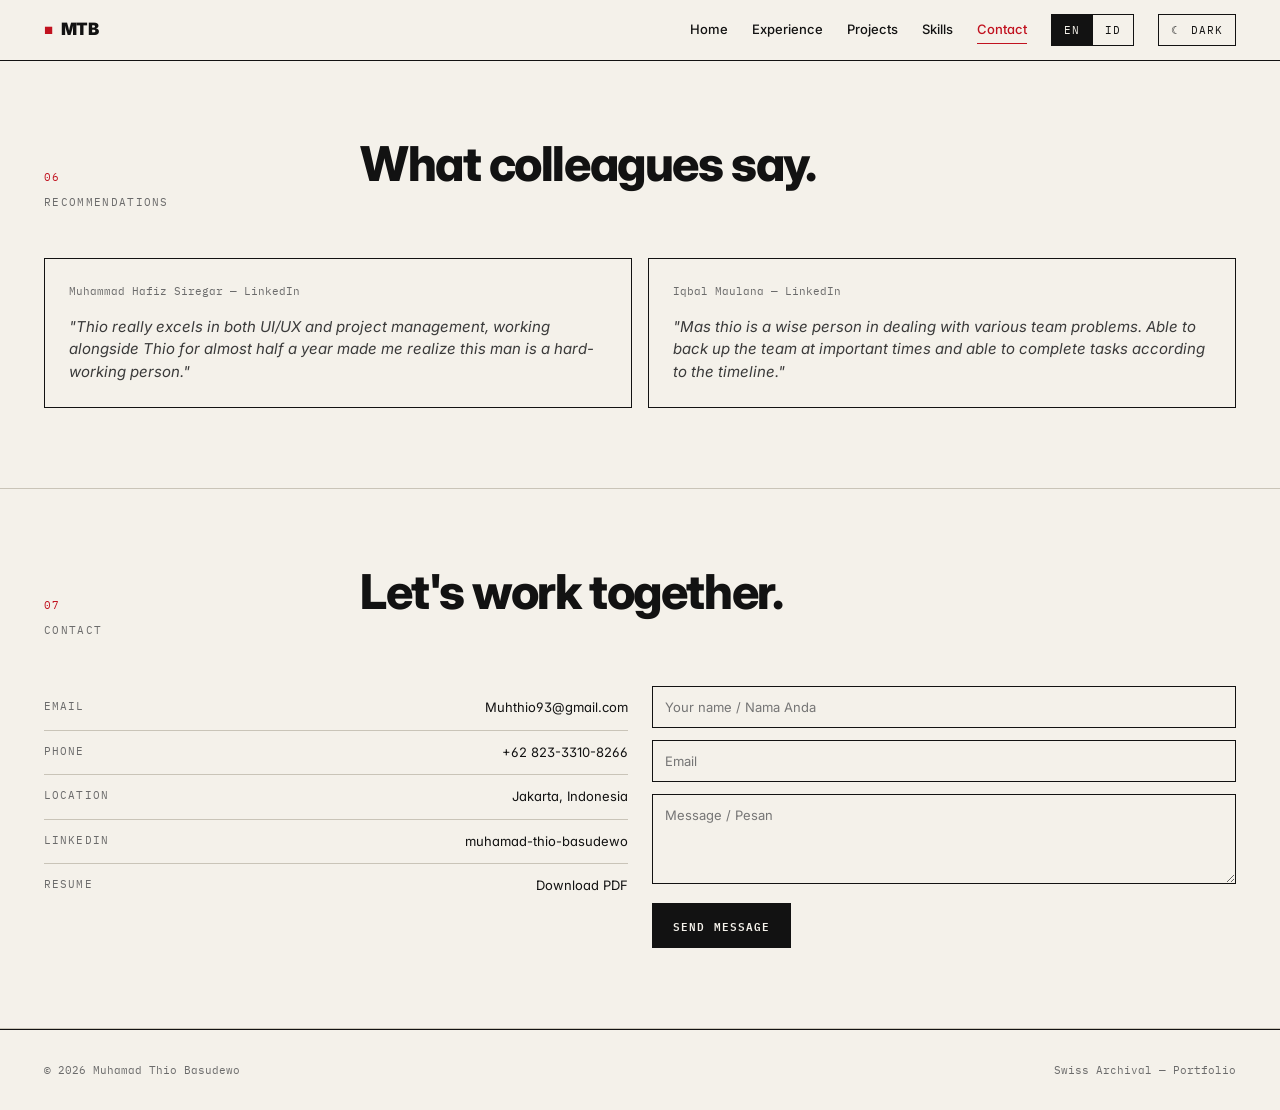
==== contact.html @ cc5cc17f "Split portfolio into multi-page structure (Home, Experience, Projects, Skills, Contact)" ====
<!DOCTYPE html>
<html lang="en">
<head>
<meta charset="UTF-8">
<meta name="viewport" content="width=device-width, initial-scale=1.0">
<title>Contact — Muhamad Thio Basudewo</title>
<link rel="preconnect" href="https://fonts.googleapis.com">
<link rel="preconnect" href="https://fonts.gstatic.com" crossorigin>
<link href="https://fonts.googleapis.com/css2?family=Inter:wght@300;400;500;600;700;800;900&family=IBM+Plex+Mono:wght@400;500;600&display=swap" rel="stylesheet">
<link rel="stylesheet" href="css/styles.css">
</head>
<body class="lang-en">
<nav class="top">
  <div class="container bar">
    <a class="brand" href="index.html">MTB</a>
    <div class="navlinks" id="navlinks">
      <a href="index.html"><span class="en">Home</span><span class="id">Beranda</span></a>
      <a href="experience.html"><span class="en">Experience</span><span class="id">Pengalaman</span></a>
      <a href="projects.html"><span class="en">Projects</span><span class="id">Proyek</span></a>
      <a href="skills.html"><span class="en">Skills</span><span class="id">Keahlian</span></a>
      <a href="contact.html"><span class="en">Contact</span><span class="id">Kontak</span></a>
      <div class="lang-switch">
        <button data-lang="en">EN</button>
        <button data-lang="id">ID</button>
      </div>
      <button class="toggle" id="themeBtn">&#9776; Theme</button>
    </div>
    <button class="menu-btn" id="menuBtn" aria-label="Toggle menu">&#9776;</button>
  </div>
</nav>

<main>
  <section id="recommendations">
    <div class="container">
      <div class="section-head">
        <div>
          <div class="section-num">06</div>
          <div class="label" style="margin-top: var(--space-2);"><span class="en">Recommendations</span><span class="id">Rekomendasi</span></div>
        </div>
        <div>
          <h2 class="section-title"><span class="en">What colleagues say.</span><span class="id">Kata kolega.</span></h2>
        </div>
      </div>
      <div class="grid-12">
        <div class="col-6">
          <div class="case">
            <div class="case-meta">Muhammad Hafiz Siregar — LinkedIn</div>
            <p style="font-style: italic; color: var(--ink-soft); margin: 0;">"Thio really excels in both UI/UX and project management, working alongside Thio for almost half a year made me realize this man is a hard-working person."</p>
          </div>
        </div>
        <div class="col-6">
          <div class="case">
            <div class="case-meta">Iqbal Maulana — LinkedIn</div>
            <p style="font-style: italic; color: var(--ink-soft); margin: 0;">"Mas thio is a wise person in dealing with various team problems. Able to back up the team at important times and able to complete tasks according to the timeline."</p>
          </div>
        </div>
      </div>
    </div>
  </section>

  <section id="contact">
    <div class="container">
      <div class="section-head">
        <div>
          <div class="section-num">07</div>
          <div class="label" style="margin-top: var(--space-2);"><span class="en">Contact</span><span class="id">Kontak</span></div>
        </div>
        <div>
          <h2 class="section-title"><span class="en">Let's work together.</span><span class="id">Mari bekerja sama.</span></h2>
        </div>
      </div>
      <div class="contact-grid">
        <div>
          <ul class="contact-list">
            <li><span class="k">Email</span><a href="mailto:Muhthio93@gmail.com">Muhthio93@gmail.com</a></li>
            <li><span class="k">Phone</span><a href="tel:+6282333108266">+62 823-3310-8266</a></li>
            <li><span class="k">Location</span><span>Jakarta, Indonesia</span></li>
            <li><span class="k">LinkedIn</span><a href="https://www.linkedin.com/in/muhamad-thio-basudewo-56740817b/" target="_blank" rel="noopener">muhamad-thio-basudewo</a></li>
            <li><span class="k">Resume</span><a href="assets/resume.pdf" download><span class="en">Download PDF</span><span class="id">Unduh PDF</span></a></li>
          </ul>
        </div>
        <div class="contact-form">
          <form onsubmit="event.preventDefault(); window.location.href='mailto:Muhthio93@gmail.com?subject=Portfolio%20Inquiry';">
            <input type="text" placeholder="Your name / Nama Anda">
            <input type="email" placeholder="Email">
            <textarea placeholder="Message / Pesan" rows="4"></textarea>
            <button class="btn primary" type="submit"><span class="en">Send Message</span><span class="id">Kirim Pesan</span></button>
          </form>
        </div>
      </div>
    </div>
  </section>
</main>

<footer>
  <div class="container">
    <span>© 2026 Muhamad Thio Basudewo</span>
    <span><span class="en">Swiss Archival — Portfolio</span><span class="id">Swiss Archival — Portofolio</span></span>
  </div>
</footer>

<script src="js/main.js"></script>
</body>
</html>
---- css/styles.css ----
/* ============================================
   Swiss Archival Design System
   ============================================ */
:root {
  --paper: #f4f1ea;
  --paper-2: #ebe6da;
  --ink: #121212;
  --ink-soft: #3a3a3a;
  --ink-muted: #6b6b6b;
  --rule: #121212;
  --rule-soft: #c9c4b8;
  --accent: #c1121f;
  --accent-ink: #ffffff;

  --font-sans: "Inter", "Helvetica Neue", Helvetica, Arial, sans-serif;
  --font-mono: "IBM Plex Mono", "Courier New", monospace;

  --fs-xs: 11px;
  --fs-sm: 13px;
  --fs-base: 15px;
  --fs-md: 17px;
  --fs-lg: 22px;
  --fs-xl: 32px;
  --fs-2xl: 48px;
  --fs-3xl: 72px;
  --fs-4xl: 104px;

  --space-1: 4px;
  --space-2: 8px;
  --space-3: 12px;
  --space-4: 16px;
  --space-5: 20px;
  --space-6: 24px;
  --space-8: 32px;
  --space-10: 40px;
  --space-12: 48px;
  --space-16: 64px;
  --space-20: 80px;
  --space-24: 96px;

  --radius: 0px;
  --border: 1px solid var(--rule);
  --border-soft: 1px solid var(--rule-soft);
}

[data-theme="dark"] {
  --paper: #0e0e0e;
  --paper-2: #161616;
  --ink: #f4f1ea;
  --ink-soft: #d4d0c4;
  --ink-muted: #8a8678;
  --rule: #f4f1ea;
  --rule-soft: #333333;
  --accent: #ff4d4d;
  --accent-ink: #0e0e0e;
}

/* Reset */
*, *::before, *::after { box-sizing: border-box; margin: 0; padding: 0; }
html { scroll-behavior: smooth; }
body {
  font-family: var(--font-sans);
  font-size: var(--fs-base);
  line-height: 1.5;
  background: var(--paper);
  color: var(--ink);
  -webkit-font-smoothing: antialiased;
  font-feature-settings: "ss01" on, "cv11" on;
}
a { color: inherit; text-decoration: none; }
img { max-width: 100%; display: block; }
::selection { background: var(--accent); color: var(--accent-ink); }

/* Grid system */
.container { max-width: 1240px; margin: 0 auto; padding: 0 var(--space-6); }
.grid-12 { display: grid; grid-template-columns: repeat(12, 1fr); gap: var(--space-4); }
.col-1 { grid-column: span 1; }
.col-2 { grid-column: span 2; }
.col-3 { grid-column: span 3; }
.col-4 { grid-column: span 4; }
.col-5 { grid-column: span 5; }
.col-6 { grid-column: span 6; }
.col-7 { grid-column: span 7; }
.col-8 { grid-column: span 8; }
.col-9 { grid-column: span 9; }
.col-10 { grid-column: span 10; }
.col-11 { grid-column: span 11; }
.col-12 { grid-column: span 12; }

/* Typography */
.mono { font-family: var(--font-mono); font-size: var(--fs-xs); letter-spacing: 0.02em; text-transform: uppercase; }
.label { font-family: var(--font-mono); font-size: var(--fs-xs); letter-spacing: 0.12em; text-transform: uppercase; color: var(--ink-muted); }
h1, h2, h3, h4 { font-weight: 800; letter-spacing: -0.035em; line-height: 0.95; }
h1 { font-size: var(--fs-4xl); }
h2 { font-size: var(--fs-3xl); }
h3 { font-size: var(--fs-xl); line-height: 1.1; }
h4 { font-size: var(--fs-lg); }

/* Nav */
nav.top {
  position: sticky; top: 0; z-index: 50;
  background: var(--paper);
  border-bottom: var(--border);
}
nav .bar { display: flex; align-items: center; justify-content: space-between; height: 60px; }
.brand { font-weight: 900; font-size: var(--fs-md); letter-spacing: -0.02em; display: flex; align-items: center; gap: var(--space-2); }
.brand::before { content: "■"; color: var(--accent); font-size: 10px; }
.navlinks { display: flex; gap: var(--space-6); align-items: center; }
.navlinks a { font-size: var(--fs-sm); font-weight: 500; position: relative; padding: var(--space-1) 0; }
.navlinks a:hover { color: var(--accent); }
.navlinks a::after { content: ""; position: absolute; left: 0; bottom: 0; width: 0; height: 1px; background: var(--accent); transition: width 200ms; }
.navlinks a.active { color: var(--accent); }
.navlinks a.active::after { width: 100%; background: var(--accent); }
.toggle, .menu-btn, .lang-switch button {
  font-family: var(--font-mono); font-size: var(--fs-xs); letter-spacing: 0.1em; text-transform: uppercase;
  border: var(--border); background: transparent; color: var(--ink); cursor: pointer; padding: var(--space-2) var(--space-3);
  transition: all 150ms;
}
.toggle:hover, .menu-btn:hover, .lang-switch button:hover { background: var(--ink); color: var(--paper); }
.lang-switch { display: inline-flex; border: var(--border); }
.lang-switch button { border: none; border-right: var(--border); }
.lang-switch button:last-child { border-right: none; }
.lang-switch button.active { background: var(--ink); color: var(--paper); }
.menu-btn { display: none; width: 40px; height: 40px; padding: 0; font-size: 16px; }

/* Hero */
.hero { padding: var(--space-24) 0 var(--space-16); border-bottom: var(--border); position: relative; }
.hero-grid { display: grid; grid-template-columns: 1fr 1fr; gap: var(--space-8); align-items: end; }
.hero-meta-block { font-family: var(--font-mono); font-size: var(--fs-xs); line-height: 1.8; color: var(--ink-muted); }
.hero-meta-block div { display: flex; justify-content: space-between; border-bottom: var(--border-soft); padding: var(--space-2) 0; }
.hero-meta-block div span:first-child { color: var(--ink); }
.hero h1 { font-size: var(--fs-4xl); line-height: 0.88; margin-bottom: var(--space-6); }
.hero .lead { font-size: var(--fs-md); max-width: 480px; color: var(--ink-soft); }
.hero-actions { display: flex; gap: var(--space-3); margin-top: var(--space-8); flex-wrap: wrap; }
.btn {
  display: inline-flex; align-items: center; gap: var(--space-2);
  padding: var(--space-3) var(--space-5); border: var(--border); background: transparent; color: var(--ink);
  font-family: var(--font-mono); font-size: var(--fs-xs); letter-spacing: 0.1em; text-transform: uppercase; font-weight: 600;
  cursor: pointer; transition: all 150ms;
}
.btn:hover { background: var(--ink); color: var(--paper); }
.btn.primary { background: var(--ink); color: var(--paper); }
.btn.primary:hover { background: var(--accent); border-color: var(--accent); }

/* Section */
section { padding: var(--space-20) 0; border-bottom: var(--border-soft); }
.section-head { display: grid; grid-template-columns: 3fr 9fr; gap: var(--space-6); margin-bottom: var(--space-12); align-items: baseline; }
.section-num { font-family: var(--font-mono); font-size: var(--fs-xs); color: var(--accent); letter-spacing: 0.1em; }
.section-title { font-size: var(--fs-2xl); font-weight: 800; letter-spacing: -0.03em; line-height: 0.95; }
.section-desc { color: var(--ink-muted); font-size: var(--fs-md); max-width: 600px; margin-top: var(--space-3); }

/* Timeline */
.timeline { border-left: var(--border); padding-left: var(--space-6); }
.tl-item { margin-bottom: var(--space-10); position: relative; }
.tl-item::before { content: ""; position: absolute; left: -7px; top: 6px; width: 12px; height: 12px; background: var(--paper); border: var(--border); }
.tl-item.active::before { background: var(--accent); border-color: var(--accent); }
.tl-meta { font-family: var(--font-mono); font-size: var(--fs-xs); color: var(--ink-muted); display: flex; gap: var(--space-4); margin-bottom: var(--space-2); flex-wrap: wrap; }
.tl-role { font-size: var(--fs-lg); font-weight: 700; margin-bottom: var(--space-1); }
.tl-org { color: var(--ink-soft); font-size: var(--fs-sm); margin-bottom: var(--space-3); }
.tl-item ul { list-style: none; padding: 0; }
.tl-item li { padding: var(--space-1) 0; font-size: var(--fs-sm); color: var(--ink-soft); border-bottom: var(--border-soft); }
.tl-item li:last-child { border-bottom: none; }
.tl-item li::before { content: "—  "; color: var(--ink-muted); }

/* Case studies */
.case { border: var(--border); padding: var(--space-6); background: var(--paper); transition: all 150ms; position: relative; }
.case:hover { background: var(--ink); color: var(--paper); }
.case:hover .case-meta, .case:hover .case-block p, .case:hover .kpi .l { color: var(--paper-2); }
.case:hover .case-block strong { color: var(--accent); }
.case h3 { font-size: var(--fs-lg); margin-bottom: var(--space-2); }
.case-meta { font-family: var(--font-mono); font-size: var(--fs-xs); color: var(--ink-muted); margin-bottom: var(--space-4); }
.case-block { margin-top: var(--space-3); }
.case-block strong { display: block; font-family: var(--font-mono); font-size: var(--fs-xs); letter-spacing: 0.12em; text-transform: uppercase; color: var(--accent); margin-bottom: var(--space-1); }
.case-block p { font-size: var(--fs-sm); color: var(--ink-soft); margin: 0; }
.kpi { display: flex; gap: var(--space-3); flex-wrap: wrap; margin-top: var(--space-4); padding-top: var(--space-3); border-top: var(--border-soft); }
.kpi .k { font-family: var(--font-mono); font-size: var(--fs-xs); }
.kpi .k .n { font-weight: 600; color: var(--ink); }
.kpi .k .l { color: var(--ink-muted); }
.case:hover .kpi .n { color: var(--paper); }

/* Skills */
.skill-group { border: var(--border); padding: var(--space-5); }
.skill-group h4 { font-size: var(--fs-sm); margin-bottom: var(--space-3); font-family: var(--font-mono); text-transform: uppercase; letter-spacing: 0.1em; }
.skill-group ul { list-style: none; padding: 0; }
.skill-group li { font-size: var(--fs-sm); padding: var(--space-1) 0; border-bottom: var(--border-soft); color: var(--ink-soft); }
.skill-group li:last-child { border-bottom: none; }

/* Process */
.process-grid { display: grid; grid-template-columns: repeat(5, 1fr); gap: 0; border: var(--border); }
.process-step { padding: var(--space-5); border-right: var(--border); }
.process-step:last-child { border-right: none; }
.process-step .num { font-family: var(--font-mono); font-size: var(--fs-xs); color: var(--accent); margin-bottom: var(--space-3); }
.process-step h4 { font-size: var(--fs-sm); margin-bottom: var(--space-2); text-transform: uppercase; letter-spacing: 0.05em; }
.process-step p { font-size: var(--fs-xs); color: var(--ink-muted); line-height: 1.5; }

/* Contact */
.contact-grid { display: grid; grid-template-columns: 1fr 1fr; gap: var(--space-6); }
.contact-list { list-style: none; padding: 0; }
.contact-list li { display: flex; justify-content: space-between; padding: var(--space-3) 0; border-bottom: var(--border-soft); font-size: var(--fs-sm); }
.contact-list li:last-child { border-bottom: none; }
.contact-list .k { font-family: var(--font-mono); font-size: var(--fs-xs); color: var(--ink-muted); text-transform: uppercase; letter-spacing: 0.1em; }
.contact-form input, .contact-form textarea {
  width: 100%; padding: var(--space-3); border: var(--border); background: transparent; color: var(--ink);
  font-family: var(--font-sans); font-size: var(--fs-sm); margin-bottom: var(--space-3);
}
.contact-form input:focus, .contact-form textarea:focus { outline: none; border-color: var(--accent); }

/* Footer */
footer { border-top: var(--border); padding: var(--space-8) 0; font-family: var(--font-mono); font-size: var(--fs-xs); color: var(--ink-muted); }
footer .container { display: flex; justify-content: space-between; flex-wrap: wrap; gap: var(--space-3); }

/* Lang visibility */
body.lang-id .en { display: none !important; }
body.lang-en .id { display: none !important; }

/* Mobile */
.menu-btn { display: none; }
@media (max-width: 900px) {
  .hero-grid { grid-template-columns: 1fr; }
  .section-head { grid-template-columns: 1fr; gap: var(--space-3); }
  .process-grid { grid-template-columns: 1fr; }
  .process-step { border-right: none; border-bottom: var(--border); }
  .process-step:last-child { border-bottom: none; }
  .contact-grid { grid-template-columns: 1fr; }
  .menu-btn { display: inline-flex !important; }
  .navlinks { display: none !important; position: absolute; top: 60px; left: 0; right: 0; flex-direction: column; gap: var(--space-3); padding: var(--space-4) var(--space-6); background: var(--paper); border-bottom: var(--border); }
  .navlinks.open { display: flex !important; }
  h1 { font-size: var(--fs-3xl); }
  h2 { font-size: var(--fs-2xl); }
}
@media (max-width: 600px) {
  .container { padding: 0 var(--space-4); }
  .hero-actions { flex-direction: column; }
  .btn { width: 100%; justify-content: center; }
  .hero-meta-block { margin-top: var(--space-6); }
}
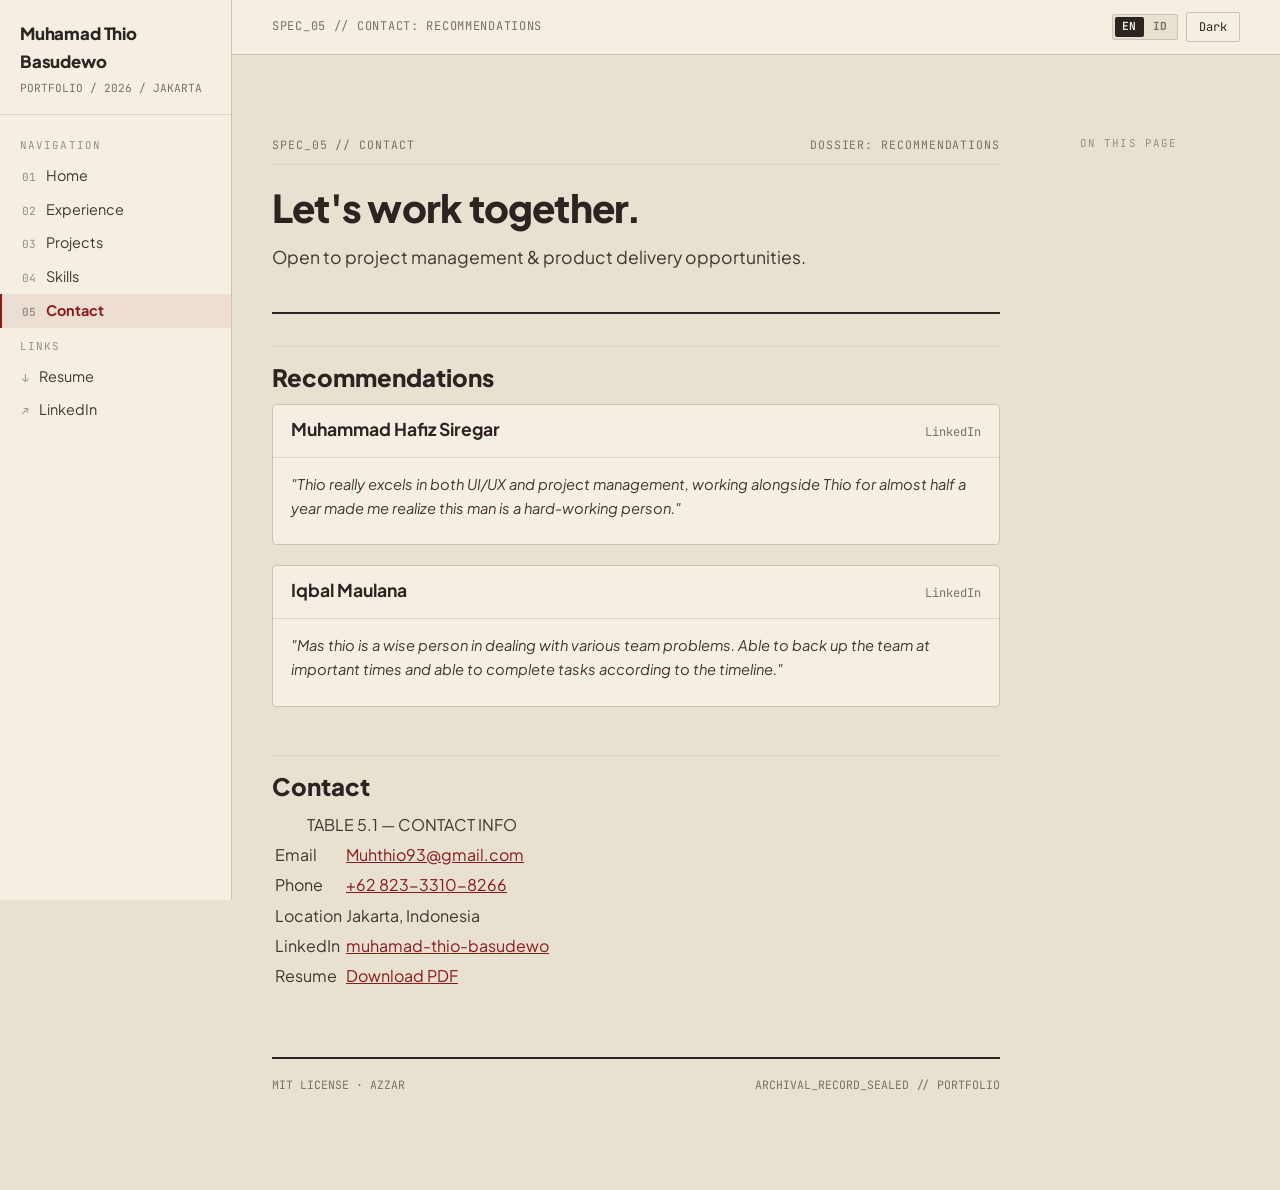
==== commit b4c529a2: "Adopt HeLa AZZARARCHIVAL (swiss-archival) style from hela.my.id" ====
--- a/contact.html
+++ b/contact.html
@@ -6,98 +6,83 @@
 <title>Contact — Muhamad Thio Basudewo</title>
 <link rel="preconnect" href="https://fonts.googleapis.com">
 <link rel="preconnect" href="https://fonts.gstatic.com" crossorigin>
-<link href="https://fonts.googleapis.com/css2?family=Inter:wght@300;400;500;600;700;800;900&family=IBM+Plex+Mono:wght@400;500;600&display=swap" rel="stylesheet">
+<link href="https://fonts.googleapis.com/css2?family=Plus+Jakarta+Sans:wght@400;500;700;800&family=JetBrains+Mono:wght@400;500;700&display=swap" rel="stylesheet">
 <link rel="stylesheet" href="css/styles.css">
 </head>
 <body class="lang-en">
-<nav class="top">
-  <div class="container bar">
-    <a class="brand" href="index.html">MTB</a>
-    <div class="navlinks" id="navlinks">
-      <a href="index.html"><span class="en">Home</span><span class="id">Beranda</span></a>
-      <a href="experience.html"><span class="en">Experience</span><span class="id">Pengalaman</span></a>
-      <a href="projects.html"><span class="en">Projects</span><span class="id">Proyek</span></a>
-      <a href="skills.html"><span class="en">Skills</span><span class="id">Keahlian</span></a>
-      <a href="contact.html"><span class="en">Contact</span><span class="id">Kontak</span></a>
-      <div class="lang-switch">
-        <button data-lang="en">EN</button>
-        <button data-lang="id">ID</button>
+<div class="doc-shell">
+  <aside class="doc-sidebar" aria-label="Sections">
+    <div class="doc-brand">
+      <a href="index.html" class="doc-brand-title">Muhamad Thio Basudewo</a>
+      <div class="doc-brand-meta">PORTFOLIO / 2026 / JAKARTA</div>
+    </div>
+    <nav aria-label="Sections">
+      <div class="doc-nav-section">NAVIGATION</div>
+      <ol class="doc-nav">
+        <li><a href="index.html"><span class="doc-nav-num">01</span> <span class="en">Home</span><span class="id">Beranda</span></a></li>
+        <li><a href="experience.html"><span class="doc-nav-num">02</span> <span class="en">Experience</span><span class="id">Pengalaman</span></a></li>
+        <li><a href="projects.html"><span class="doc-nav-num">03</span> <span class="en">Projects</span><span class="id">Proyek</span></a></li>
+        <li><a href="skills.html"><span class="doc-nav-num">04</span> <span class="en">Skills</span><span class="id">Keahlian</span></a></li>
+        <li><a href="contact.html" aria-current="page"><span class="doc-nav-num">05</span> <span class="en">Contact</span><span class="id">Kontak</span></a></li>
+      </ol>
+      <div class="doc-nav-section">LINKS</div>
+      <ol class="doc-nav">
+        <li><a href="assets/resume.pdf" download><span class="doc-nav-num">↓</span> <span class="en">Resume</span><span class="id">Resume</span></a></li>
+        <li><a href="https://www.linkedin.com/in/muhamad-thio-basudewo-56740817b/" target="_blank" rel="noopener"><span class="doc-nav-num">↗</span> LinkedIn</a></li>
+      </ol>
+    </nav>
+  </aside>
+  <div class="doc-main">
+    <div class="doc-topbar">
+      <span class="doc-topbar-title">SPEC_05 // CONTACT: RECOMMENDATIONS</span>
+      <div class="topbar-actions">
+        <div class="lang-switcher" aria-label="Language switcher">
+          <a class="lang-btn active" href="#" data-lang="en" title="English">EN</a>
+          <a class="lang-btn" href="#" data-lang="id" title="Bahasa Indonesia">ID</a>
+        </div>
+        <button class="btn" id="themeBtn">Theme</button>
       </div>
-      <button class="toggle" id="themeBtn">&#9776; Theme</button>
     </div>
-    <button class="menu-btn" id="menuBtn" aria-label="Toggle menu">&#9776;</button>
-  </div>
-</nav>
+    <main id="main-content" class="doc-content">
+      <header class="specimen-plate">
+        <div class="specimen-ref"><span>SPEC_05 // CONTACT</span><span>DOSSIER: RECOMMENDATIONS</span></div>
+        <h1 class="doc-title"><span class="en">Let's work together.</span><span class="id">Mari bekerja sama.</span></h1>
+        <p class="doc-lead"><span class="en">Open to project management & product delivery opportunities.</span><span class="id">Terbuka untuk peluang manajemen proyek & pengiriman produk.</span></p>
+      </header>
 
-<main>
-  <section id="recommendations">
-    <div class="container">
-      <div class="section-head">
-        <div>
-          <div class="section-num">06</div>
-          <div class="label" style="margin-top: var(--space-2);"><span class="en">Recommendations</span><span class="id">Rekomendasi</span></div>
-        </div>
-        <div>
-          <h2 class="section-title"><span class="en">What colleagues say.</span><span class="id">Kata kolega.</span></h2>
+      <h2 id="recommendations"><span class="en">Recommendations</span><span class="id">Rekomendasi</span></h2>
+      <div class="server-card">
+        <div class="server-card-header"><h3>Muhammad Hafiz Siregar</h3><span class="server-card-id">LinkedIn</span></div>
+        <div class="server-card-body">
+          <p style="font-style: italic;">"Thio really excels in both UI/UX and project management, working alongside Thio for almost half a year made me realize this man is a hard-working person."</p>
         </div>
       </div>
-      <div class="grid-12">
-        <div class="col-6">
-          <div class="case">
-            <div class="case-meta">Muhammad Hafiz Siregar — LinkedIn</div>
-            <p style="font-style: italic; color: var(--ink-soft); margin: 0;">"Thio really excels in both UI/UX and project management, working alongside Thio for almost half a year made me realize this man is a hard-working person."</p>
-          </div>
-        </div>
-        <div class="col-6">
-          <div class="case">
-            <div class="case-meta">Iqbal Maulana — LinkedIn</div>
-            <p style="font-style: italic; color: var(--ink-soft); margin: 0;">"Mas thio is a wise person in dealing with various team problems. Able to back up the team at important times and able to complete tasks according to the timeline."</p>
-          </div>
+      <div class="server-card">
+        <div class="server-card-header"><h3>Iqbal Maulana</h3><span class="server-card-id">LinkedIn</span></div>
+        <div class="server-card-body">
+          <p style="font-style: italic;">"Mas thio is a wise person in dealing with various team problems. Able to back up the team at important times and able to complete tasks according to the timeline."</p>
         </div>
       </div>
-    </div>
-  </section>
 
-  <section id="contact">
-    <div class="container">
-      <div class="section-head">
-        <div>
-          <div class="section-num">07</div>
-          <div class="label" style="margin-top: var(--space-2);"><span class="en">Contact</span><span class="id">Kontak</span></div>
-        </div>
-        <div>
-          <h2 class="section-title"><span class="en">Let's work together.</span><span class="id">Mari bekerja sama.</span></h2>
-        </div>
+      <h2 id="contact"><span class="en">Contact</span><span class="id">Kontak</span></h2>
+      <div class="doc-table-wrap">
+        <table class="doc-table">
+          <caption>TABLE 5.1 — CONTACT INFO</caption>
+          <tbody>
+            <tr><td>Email</td><td><a href="mailto:Muhthio93@gmail.com">Muhthio93@gmail.com</a></td></tr>
+            <tr><td><span class="en">Phone</span><span class="id">Telepon</span></td><td><a href="tel:+6282333108266">+62 823-3310-8266</a></td></tr>
+            <tr><td><span class="en">Location</span><span class="id">Lokasi</span></td><td>Jakarta, Indonesia</td></tr>
+            <tr><td>LinkedIn</td><td><a href="https://www.linkedin.com/in/muhamad-thio-basudewo-56740817b/" target="_blank" rel="noopener">muhamad-thio-basudewo</a></td></tr>
+            <tr><td>Resume</td><td><a href="assets/resume.pdf" download><span class="en">Download PDF</span><span class="id">Unduh PDF</span></a></td></tr>
+          </tbody>
+        </table>
       </div>
-      <div class="contact-grid">
-        <div>
-          <ul class="contact-list">
-            <li><span class="k">Email</span><a href="mailto:Muhthio93@gmail.com">Muhthio93@gmail.com</a></li>
-            <li><span class="k">Phone</span><a href="tel:+6282333108266">+62 823-3310-8266</a></li>
-            <li><span class="k">Location</span><span>Jakarta, Indonesia</span></li>
-            <li><span class="k">LinkedIn</span><a href="https://www.linkedin.com/in/muhamad-thio-basudewo-56740817b/" target="_blank" rel="noopener">muhamad-thio-basudewo</a></li>
-            <li><span class="k">Resume</span><a href="assets/resume.pdf" download><span class="en">Download PDF</span><span class="id">Unduh PDF</span></a></li>
-          </ul>
-        </div>
-        <div class="contact-form">
-          <form onsubmit="event.preventDefault(); window.location.href='mailto:Muhthio93@gmail.com?subject=Portfolio%20Inquiry';">
-            <input type="text" placeholder="Your name / Nama Anda">
-            <input type="email" placeholder="Email">
-            <textarea placeholder="Message / Pesan" rows="4"></textarea>
-            <button class="btn primary" type="submit"><span class="en">Send Message</span><span class="id">Kirim Pesan</span></button>
-          </form>
-        </div>
-      </div>
-    </div>
-  </section>
-</main>
 
-<footer>
-  <div class="container">
-    <span>© 2026 Muhamad Thio Basudewo</span>
-    <span><span class="en">Swiss Archival — Portfolio</span><span class="id">Swiss Archival — Portofolio</span></span>
+      <footer class="doc-footer"><span>MIT LICENSE · AZZAR</span><span>ARCHIVAL_RECORD_SEALED // PORTFOLIO</span></footer>
+    </main>
+    <nav class="doc-toc" aria-label="On this page"><div class="doc-toc-title">ON THIS PAGE</div><ol id="tocList"></ol></nav>
   </div>
-</footer>
+</div>
 
 <script src="js/main.js"></script>
 </body>
--- a/css/styles.css
+++ b/css/styles.css
@@ -1,236 +1,149 @@
-/* ============================================
-   Swiss Archival Design System
-   ============================================ */
+/* ==========================================================================
+   HeLa MCP Ecosystem — Documentation System
+   Scheme: Swiss-Archival (International Typographic Style × Museum Archive)
+   Adapted for portfolio
+   ========================================================================== */
+
 :root {
-  --paper: #f4f1ea;
-  --paper-2: #ebe6da;
-  --ink: #121212;
-  --ink-soft: #3a3a3a;
-  --ink-muted: #6b6b6b;
-  --rule: #121212;
-  --rule-soft: #c9c4b8;
-  --accent: #c1121f;
-  --accent-ink: #ffffff;
-
-  --font-sans: "Inter", "Helvetica Neue", Helvetica, Arial, sans-serif;
-  --font-mono: "IBM Plex Mono", "Courier New", monospace;
-
-  --fs-xs: 11px;
-  --fs-sm: 13px;
-  --fs-base: 15px;
-  --fs-md: 17px;
-  --fs-lg: 22px;
-  --fs-xl: 32px;
-  --fs-2xl: 48px;
-  --fs-3xl: 72px;
-  --fs-4xl: 104px;
-
-  --space-1: 4px;
-  --space-2: 8px;
-  --space-3: 12px;
-  --space-4: 16px;
-  --space-5: 20px;
-  --space-6: 24px;
-  --space-8: 32px;
-  --space-10: 40px;
-  --space-12: 48px;
-  --space-16: 64px;
-  --space-20: 80px;
-  --space-24: 96px;
-
-  --radius: 0px;
-  --border: 1px solid var(--rule);
-  --border-soft: 1px solid var(--rule-soft);
+  --paper: oklch(0.9087 0.0231 84.59);
+  --paper-raised: oklch(0.9535 0.0172 84.59);
+  --paper-sunken: oklch(0.8899 0.0257 86.88);
+  --ink: oklch(0.2682 0.0118 67.29);
+  --ink-body: oklch(0.3407 0.0146 71.58);
+  --ink-meta: oklch(0.5519 0.0175 61.13);
+  --ink-faint: oklch(0.6525 0.0189 67.49);
+  --rule: oklch(0.8751 0.0233 84.59);
+  --rule-strong: oklch(0.8203 0.0188 78.22);
+  --accent: oklch(0.4158 0.1484 26.59);
+  --accent-deep: oklch(0.3450 0.1226 26.53);
+  --accent-wash: oklch(0.4158 0.1484 26.59 / 0.08);
+  --indigo: oklch(0.3919 0.0612 248.86);
+  --indigo-wash: oklch(0.3919 0.0612 248.86 / 0.08);
+  --forest: oklch(0.4798 0.0933 143.95);
+  --forest-wash: oklch(0.4798 0.0933 143.95 / 0.10);
+  --code-bg: oklch(0.2256 0.0085 59.21);
+  --code-surface: oklch(0.1940 0.0063 55.99);
+  --code-fg: oklch(0.9352 0.0185 86.15);
+  --code-line: oklch(1.0000 0.0000 89.88 / 0.08);
+  --shadow-card: oklch(0.2682 0.0118 67.29 / 0.12);
+  --shadow-soft: oklch(0.2682 0.0118 67.29 / 0.04);
+  --font-display: 'Plus Jakarta Sans', -apple-system, 'Segoe UI', Helvetica, Arial, sans-serif;
+  --font-body: 'Plus Jakarta Sans', -apple-system, 'Segoe UI', Helvetica, Arial, sans-serif;
+  --font-mono: 'JetBrains Mono', ui-monospace, Menlo, Consolas, monospace;
+  --ease-out: cubic-bezier(0.16, 1, 0.3, 1);
+  --ease-in: cubic-bezier(0.7, 0, 0.84, 0);
+  --radius-sm: 2px;
+  --radius-md: 4px;
+  --radius-lg: 6px;
+  --sidebar-w: 232px;
+  --content-w: 76ch;
 }
 
-[data-theme="dark"] {
-  --paper: #0e0e0e;
-  --paper-2: #161616;
-  --ink: #f4f1ea;
-  --ink-soft: #d4d0c4;
-  --ink-muted: #8a8678;
-  --rule: #f4f1ea;
-  --rule-soft: #333333;
-  --accent: #ff4d4d;
-  --accent-ink: #0e0e0e;
+/* ---------- Base ---------- */
+*, *::before, *::after { box-sizing: border-box; }
+html { scroll-behavior: smooth; background-color: var(--paper); overflow-x: clip; }
+body { margin: 0; padding: 0; background-color: var(--paper); color: var(--ink-body); font-family: var(--font-body); font-size: 1rem; line-height: 1.65; -webkit-font-smoothing: antialiased; overflow-x: clip; }
+h1,h2,h3,h4,h5,h6 { font-family: var(--font-display); color: var(--ink); line-height: 1.2; overflow-wrap: anywhere; }
+a { color: var(--accent); }
+:focus-visible { outline: 2px solid var(--accent); outline-offset: 2px; }
+code,pre,kbd { font-family: var(--font-mono); }
+::selection { background: var(--accent); color: var(--paper-raised); }
+
+/* ---------- Shell ---------- */
+.doc-shell { display: grid; grid-template-columns: var(--sidebar-w) minmax(0, 1fr); min-height: 100vh; }
+.doc-sidebar { position: sticky; top: 0; height: 100vh; overflow-y: auto; border-right: 1px solid var(--rule-strong); background: var(--paper-raised); padding: 20px 0 32px; font-size: 0.9rem; }
+.doc-brand { padding: 0 20px 16px; border-bottom: 1px solid var(--rule); margin-bottom: 12px; }
+.doc-brand-title { font-family: var(--font-display); font-weight: 800; font-size: 1.05rem; color: var(--ink); text-decoration: none; letter-spacing: -0.01em; }
+.doc-brand-meta { font-family: var(--font-mono); font-size: 0.7rem; color: var(--ink-meta); margin-top: 4px; }
+.doc-nav-section { padding: 10px 20px 4px; font-family: var(--font-mono); font-size: 0.68rem; letter-spacing: 0.1em; color: var(--ink-faint); }
+.doc-nav { list-style: none; margin: 0; padding: 0; }
+.doc-nav a { display: flex; gap: 10px; align-items: baseline; padding: 5px 20px; color: var(--ink-body); text-decoration: none; border-left: 2px solid transparent; transition: color 0.15s var(--ease-out), border-color 0.15s var(--ease-out), background-color 0.15s var(--ease-out); }
+.doc-nav a:hover { color: var(--accent); }
+.doc-nav a[aria-current="page"] { color: var(--accent); border-left-color: var(--accent); background: var(--accent-wash); font-weight: 700; }
+.doc-nav-num { font-family: var(--font-mono); font-size: 0.7rem; color: var(--ink-faint); }
+.doc-main { min-width: 0; padding: 0 0 96px; display: grid; grid-template-columns: minmax(0, 1fr) 200px; gap: 40px; align-items: start; }
+.doc-content { max-width: var(--content-w); width: 100%; margin: 0 auto; padding: 40px 40px 0; }
+.doc-toc { position: sticky; top: 76px; max-height: calc(100vh - 100px); overflow-y: auto; padding: 40px 32px 0 0; font-size: 0.8rem; }
+.doc-toc-title { font-family: var(--font-mono); font-size: 0.68rem; letter-spacing: 0.1em; color: var(--ink-faint); margin-bottom: 8px; }
+.doc-toc ol { list-style: none; margin: 0; padding: 0 0 0 12px; border-left: 1px solid var(--rule-strong); }
+.doc-toc li { margin-bottom: 6px; }
+.doc-toc a { color: var(--ink-meta); text-decoration: none; transition: color 0.15s var(--ease-out); }
+.doc-toc a:hover { color: var(--accent); }
+
+/* ---------- Specimen plate ---------- */
+.specimen-plate { border-bottom: 2px solid var(--ink); padding-bottom: 24px; margin-bottom: 32px; }
+.specimen-ref { display: flex; justify-content: space-between; gap: 16px; font-family: var(--font-mono); font-size: 0.72rem; letter-spacing: 0.08em; color: var(--ink-meta); border-bottom: 1px solid var(--rule); padding-bottom: 10px; margin-bottom: 20px; }
+.doc-title { font-size: 2.4rem; font-weight: 800; letter-spacing: -0.02em; margin: 0 0 12px; }
+.doc-lead { font-size: 1.1rem; color: var(--ink-body); margin: 0; max-width: 62ch; }
+
+/* ---------- Prose ---------- */
+.doc-content h2 { font-size: 1.5rem; font-weight: 800; margin: 48px 0 12px; padding-top: 16px; border-top: 1px solid var(--rule); }
+.doc-content h2:first-of-type { margin-top: 8px; }
+.doc-content h3 { font-size: 1.15rem; font-weight: 700; margin: 32px 0 8px; }
+.doc-content p { margin: 0 0 16px; }
+.doc-content ul, .doc-content ol { margin: 0 0 16px; padding-left: 24px; }
+.doc-content li { margin-bottom: 6px; }
+.doc-content li::marker { color: var(--accent); }
+
+/* ---------- Top bar ---------- */
+.doc-topbar { grid-column: 1 / -1; position: sticky; top: 0; z-index: 20; display: flex; align-items: center; justify-content: space-between; gap: 12px; padding: 12px 40px; background: var(--paper-raised); border-bottom: 1px solid var(--rule-strong); }
+.doc-topbar-title { font-family: var(--font-mono); font-size: 0.75rem; letter-spacing: 0.06em; color: var(--ink-meta); }
+.topbar-actions { display: flex; gap: 8px; align-items: center; }
+.btn { font-family: var(--font-mono); font-size: 0.75rem; padding: 6px 12px; border: 1px solid var(--rule-strong); border-radius: var(--radius-sm); background: transparent; color: var(--ink); text-decoration: none; cursor: pointer; transition: border-color 0.15s var(--ease-out), background-color 0.15s var(--ease-out); }
+.btn:hover { border-color: var(--accent); color: var(--accent); }
+.btn-primary { background: var(--accent); border-color: var(--accent); color: var(--paper-raised); }
+.btn-primary:hover { background: var(--accent-deep); border-color: var(--accent-deep); color: var(--paper-raised); }
+
+/* ---------- Server cards ---------- */
+.server-card { border: 1px solid var(--rule-strong); border-radius: var(--radius-md); background: var(--paper-raised); margin: 0 0 20px; overflow: hidden; }
+.server-card-header { display: flex; justify-content: space-between; align-items: baseline; gap: 12px; padding: 14px 18px; border-bottom: 1px solid var(--rule); }
+.server-card-header h3 { margin: 0; font-size: 1.1rem; }
+.server-card-id { font-family: var(--font-mono); font-size: 0.75rem; color: var(--ink-meta); }
+.server-card-body { padding: 14px 18px; font-size: 0.92rem; }
+.server-card-body p { margin: 0 0 10px; }
+.badge { display: inline-block; font-family: var(--font-mono); font-size: 0.68rem; letter-spacing: 0.06em; padding: 2px 8px; border-radius: var(--radius-sm); border: 1px solid var(--rule-strong); color: var(--ink-meta); white-space: nowrap; }
+.badge-core { color: var(--forest); border-color: var(--forest); }
+.badge-special { color: var(--indigo); border-color: var(--indigo); }
+
+/* ---------- Lang switcher ---------- */
+.lang-switcher { display: inline-flex; align-items: center; background: var(--paper); border: 1px solid var(--rule-strong); border-radius: var(--radius-sm); padding: 2px; gap: 2px; }
+.lang-btn { font-family: var(--font-mono); font-size: 0.7rem; font-weight: 700; letter-spacing: 0.05em; padding: 3px 7px; border: none; background: transparent; color: var(--ink-meta); cursor: pointer; border-radius: 2px; transition: all 0.15s var(--ease-out); text-decoration: none; display: inline-block; line-height: 1.2; }
+.lang-btn:hover { color: var(--ink); }
+.lang-btn.active { background: var(--ink); color: var(--paper-raised); }
+
+/* ---------- Figure plates ---------- */
+.figure-plate { margin: 28px 0 28px; border: 1px solid var(--rule-strong); border-radius: var(--radius-md); background: var(--paper-raised); overflow: hidden; box-shadow: 0 2px 8px var(--shadow-soft); max-width: 860px; margin-left: auto; margin-right: auto; }
+.figure-mat { background: var(--ink); padding: 22px; }
+.figure-mat img { display: block; width: 100%; height: auto; border-radius: var(--radius-sm); outline: 1px solid var(--code-line); outline-offset: 6px; }
+.figure-caption { display: flex; justify-content: space-between; gap: 12px; flex-wrap: wrap; padding: 12px 16px; border-top: 1px solid var(--rule-strong); font-family: var(--font-mono); font-size: 0.72rem; color: var(--ink-meta); }
+.figure-caption strong { color: var(--accent); letter-spacing: 0.08em; }
+
+/* ---------- Footer ---------- */
+.doc-footer { border-top: 2px solid var(--ink); margin-top: 64px; padding-top: 16px; font-family: var(--font-mono); font-size: 0.72rem; color: var(--ink-meta); display: flex; justify-content: space-between; gap: 12px; flex-wrap: wrap; }
+
+/* ---------- Responsive ---------- */
+@media (max-width: 900px) {
+  .doc-main { grid-template-columns: minmax(0, 1fr); }
+  .doc-toc { display: none; }
+  .doc-shell { grid-template-columns: minmax(0, 1fr); }
+  .doc-sidebar { position: static; height: auto; border-right: none; border-bottom: 1px solid var(--rule-strong); padding-bottom: 12px; }
+  .doc-content { padding: 28px 20px 0; }
+  .doc-topbar { padding: 12px 20px; }
+  .doc-title { font-size: 1.8rem; }
+}
+@media (prefers-reduced-motion: reduce) {
+  html { scroll-behavior: auto; }
+  *, *::before, *::after { animation-duration: 0.01ms !important; transition-duration: 0.01ms !important; }
 }
 
-/* Reset */
-*, *::before, *::after { box-sizing: border-box; margin: 0; padding: 0; }
-html { scroll-behavior: smooth; }
-body {
-  font-family: var(--font-sans);
-  font-size: var(--fs-base);
-  line-height: 1.5;
-  background: var(--paper);
-  color: var(--ink);
-  -webkit-font-smoothing: antialiased;
-  font-feature-settings: "ss01" on, "cv11" on;
-}
-a { color: inherit; text-decoration: none; }
-img { max-width: 100%; display: block; }
-::selection { background: var(--accent); color: var(--accent-ink); }
-
-/* Grid system */
-.container { max-width: 1240px; margin: 0 auto; padding: 0 var(--space-6); }
-.grid-12 { display: grid; grid-template-columns: repeat(12, 1fr); gap: var(--space-4); }
-.col-1 { grid-column: span 1; }
-.col-2 { grid-column: span 2; }
-.col-3 { grid-column: span 3; }
-.col-4 { grid-column: span 4; }
-.col-5 { grid-column: span 5; }
-.col-6 { grid-column: span 6; }
-.col-7 { grid-column: span 7; }
-.col-8 { grid-column: span 8; }
-.col-9 { grid-column: span 9; }
-.col-10 { grid-column: span 10; }
-.col-11 { grid-column: span 11; }
-.col-12 { grid-column: span 12; }
-
-/* Typography */
-.mono { font-family: var(--font-mono); font-size: var(--fs-xs); letter-spacing: 0.02em; text-transform: uppercase; }
-.label { font-family: var(--font-mono); font-size: var(--fs-xs); letter-spacing: 0.12em; text-transform: uppercase; color: var(--ink-muted); }
-h1, h2, h3, h4 { font-weight: 800; letter-spacing: -0.035em; line-height: 0.95; }
-h1 { font-size: var(--fs-4xl); }
-h2 { font-size: var(--fs-3xl); }
-h3 { font-size: var(--fs-xl); line-height: 1.1; }
-h4 { font-size: var(--fs-lg); }
-
-/* Nav */
-nav.top {
-  position: sticky; top: 0; z-index: 50;
-  background: var(--paper);
-  border-bottom: var(--border);
-}
-nav .bar { display: flex; align-items: center; justify-content: space-between; height: 60px; }
-.brand { font-weight: 900; font-size: var(--fs-md); letter-spacing: -0.02em; display: flex; align-items: center; gap: var(--space-2); }
-.brand::before { content: "■"; color: var(--accent); font-size: 10px; }
-.navlinks { display: flex; gap: var(--space-6); align-items: center; }
-.navlinks a { font-size: var(--fs-sm); font-weight: 500; position: relative; padding: var(--space-1) 0; }
-.navlinks a:hover { color: var(--accent); }
-.navlinks a::after { content: ""; position: absolute; left: 0; bottom: 0; width: 0; height: 1px; background: var(--accent); transition: width 200ms; }
-.navlinks a.active { color: var(--accent); }
-.navlinks a.active::after { width: 100%; background: var(--accent); }
-.toggle, .menu-btn, .lang-switch button {
-  font-family: var(--font-mono); font-size: var(--fs-xs); letter-spacing: 0.1em; text-transform: uppercase;
-  border: var(--border); background: transparent; color: var(--ink); cursor: pointer; padding: var(--space-2) var(--space-3);
-  transition: all 150ms;
-}
-.toggle:hover, .menu-btn:hover, .lang-switch button:hover { background: var(--ink); color: var(--paper); }
-.lang-switch { display: inline-flex; border: var(--border); }
-.lang-switch button { border: none; border-right: var(--border); }
-.lang-switch button:last-child { border-right: none; }
-.lang-switch button.active { background: var(--ink); color: var(--paper); }
-.menu-btn { display: none; width: 40px; height: 40px; padding: 0; font-size: 16px; }
-
-/* Hero */
-.hero { padding: var(--space-24) 0 var(--space-16); border-bottom: var(--border); position: relative; }
-.hero-grid { display: grid; grid-template-columns: 1fr 1fr; gap: var(--space-8); align-items: end; }
-.hero-meta-block { font-family: var(--font-mono); font-size: var(--fs-xs); line-height: 1.8; color: var(--ink-muted); }
-.hero-meta-block div { display: flex; justify-content: space-between; border-bottom: var(--border-soft); padding: var(--space-2) 0; }
-.hero-meta-block div span:first-child { color: var(--ink); }
-.hero h1 { font-size: var(--fs-4xl); line-height: 0.88; margin-bottom: var(--space-6); }
-.hero .lead { font-size: var(--fs-md); max-width: 480px; color: var(--ink-soft); }
-.hero-actions { display: flex; gap: var(--space-3); margin-top: var(--space-8); flex-wrap: wrap; }
-.btn {
-  display: inline-flex; align-items: center; gap: var(--space-2);
-  padding: var(--space-3) var(--space-5); border: var(--border); background: transparent; color: var(--ink);
-  font-family: var(--font-mono); font-size: var(--fs-xs); letter-spacing: 0.1em; text-transform: uppercase; font-weight: 600;
-  cursor: pointer; transition: all 150ms;
-}
-.btn:hover { background: var(--ink); color: var(--paper); }
-.btn.primary { background: var(--ink); color: var(--paper); }
-.btn.primary:hover { background: var(--accent); border-color: var(--accent); }
-
-/* Section */
-section { padding: var(--space-20) 0; border-bottom: var(--border-soft); }
-.section-head { display: grid; grid-template-columns: 3fr 9fr; gap: var(--space-6); margin-bottom: var(--space-12); align-items: baseline; }
-.section-num { font-family: var(--font-mono); font-size: var(--fs-xs); color: var(--accent); letter-spacing: 0.1em; }
-.section-title { font-size: var(--fs-2xl); font-weight: 800; letter-spacing: -0.03em; line-height: 0.95; }
-.section-desc { color: var(--ink-muted); font-size: var(--fs-md); max-width: 600px; margin-top: var(--space-3); }
-
-/* Timeline */
-.timeline { border-left: var(--border); padding-left: var(--space-6); }
-.tl-item { margin-bottom: var(--space-10); position: relative; }
-.tl-item::before { content: ""; position: absolute; left: -7px; top: 6px; width: 12px; height: 12px; background: var(--paper); border: var(--border); }
-.tl-item.active::before { background: var(--accent); border-color: var(--accent); }
-.tl-meta { font-family: var(--font-mono); font-size: var(--fs-xs); color: var(--ink-muted); display: flex; gap: var(--space-4); margin-bottom: var(--space-2); flex-wrap: wrap; }
-.tl-role { font-size: var(--fs-lg); font-weight: 700; margin-bottom: var(--space-1); }
-.tl-org { color: var(--ink-soft); font-size: var(--fs-sm); margin-bottom: var(--space-3); }
-.tl-item ul { list-style: none; padding: 0; }
-.tl-item li { padding: var(--space-1) 0; font-size: var(--fs-sm); color: var(--ink-soft); border-bottom: var(--border-soft); }
-.tl-item li:last-child { border-bottom: none; }
-.tl-item li::before { content: "—  "; color: var(--ink-muted); }
-
-/* Case studies */
-.case { border: var(--border); padding: var(--space-6); background: var(--paper); transition: all 150ms; position: relative; }
-.case:hover { background: var(--ink); color: var(--paper); }
-.case:hover .case-meta, .case:hover .case-block p, .case:hover .kpi .l { color: var(--paper-2); }
-.case:hover .case-block strong { color: var(--accent); }
-.case h3 { font-size: var(--fs-lg); margin-bottom: var(--space-2); }
-.case-meta { font-family: var(--font-mono); font-size: var(--fs-xs); color: var(--ink-muted); margin-bottom: var(--space-4); }
-.case-block { margin-top: var(--space-3); }
-.case-block strong { display: block; font-family: var(--font-mono); font-size: var(--fs-xs); letter-spacing: 0.12em; text-transform: uppercase; color: var(--accent); margin-bottom: var(--space-1); }
-.case-block p { font-size: var(--fs-sm); color: var(--ink-soft); margin: 0; }
-.kpi { display: flex; gap: var(--space-3); flex-wrap: wrap; margin-top: var(--space-4); padding-top: var(--space-3); border-top: var(--border-soft); }
-.kpi .k { font-family: var(--font-mono); font-size: var(--fs-xs); }
-.kpi .k .n { font-weight: 600; color: var(--ink); }
-.kpi .k .l { color: var(--ink-muted); }
-.case:hover .kpi .n { color: var(--paper); }
-
-/* Skills */
-.skill-group { border: var(--border); padding: var(--space-5); }
-.skill-group h4 { font-size: var(--fs-sm); margin-bottom: var(--space-3); font-family: var(--font-mono); text-transform: uppercase; letter-spacing: 0.1em; }
-.skill-group ul { list-style: none; padding: 0; }
-.skill-group li { font-size: var(--fs-sm); padding: var(--space-1) 0; border-bottom: var(--border-soft); color: var(--ink-soft); }
-.skill-group li:last-child { border-bottom: none; }
-
-/* Process */
-.process-grid { display: grid; grid-template-columns: repeat(5, 1fr); gap: 0; border: var(--border); }
-.process-step { padding: var(--space-5); border-right: var(--border); }
-.process-step:last-child { border-right: none; }
-.process-step .num { font-family: var(--font-mono); font-size: var(--fs-xs); color: var(--accent); margin-bottom: var(--space-3); }
-.process-step h4 { font-size: var(--fs-sm); margin-bottom: var(--space-2); text-transform: uppercase; letter-spacing: 0.05em; }
-.process-step p { font-size: var(--fs-xs); color: var(--ink-muted); line-height: 1.5; }
-
-/* Contact */
-.contact-grid { display: grid; grid-template-columns: 1fr 1fr; gap: var(--space-6); }
-.contact-list { list-style: none; padding: 0; }
-.contact-list li { display: flex; justify-content: space-between; padding: var(--space-3) 0; border-bottom: var(--border-soft); font-size: var(--fs-sm); }
-.contact-list li:last-child { border-bottom: none; }
-.contact-list .k { font-family: var(--font-mono); font-size: var(--fs-xs); color: var(--ink-muted); text-transform: uppercase; letter-spacing: 0.1em; }
-.contact-form input, .contact-form textarea {
-  width: 100%; padding: var(--space-3); border: var(--border); background: transparent; color: var(--ink);
-  font-family: var(--font-sans); font-size: var(--fs-sm); margin-bottom: var(--space-3);
-}
-.contact-form input:focus, .contact-form textarea:focus { outline: none; border-color: var(--accent); }
-
-/* Footer */
-footer { border-top: var(--border); padding: var(--space-8) 0; font-family: var(--font-mono); font-size: var(--fs-xs); color: var(--ink-muted); }
-footer .container { display: flex; justify-content: space-between; flex-wrap: wrap; gap: var(--space-3); }
-
-/* Lang visibility */
+/* ---------- Lang visibility ---------- */
 body.lang-id .en { display: none !important; }
 body.lang-en .id { display: none !important; }
 
-/* Mobile */
+/* ---------- Mobile nav ---------- */
 .menu-btn { display: none; }
 @media (max-width: 900px) {
-  .hero-grid { grid-template-columns: 1fr; }
-  .section-head { grid-template-columns: 1fr; gap: var(--space-3); }
-  .process-grid { grid-template-columns: 1fr; }
-  .process-step { border-right: none; border-bottom: var(--border); }
-  .process-step:last-child { border-bottom: none; }
-  .contact-grid { grid-template-columns: 1fr; }
-  .menu-btn { display: inline-flex !important; }
-  .navlinks { display: none !important; position: absolute; top: 60px; left: 0; right: 0; flex-direction: column; gap: var(--space-3); padding: var(--space-4) var(--space-6); background: var(--paper); border-bottom: var(--border); }
-  .navlinks.open { display: flex !important; }
-  h1 { font-size: var(--fs-3xl); }
-  h2 { font-size: var(--fs-2xl); }
+  .menu-btn { display: inline-flex !important; align-items: center; justify-content: center; width: 36px; height: 36px; border: 1px solid var(--rule-strong); background: transparent; color: var(--ink); cursor: pointer; font-family: var(--font-mono); font-size: 0.8rem; }
+  .doc-nav { display: none; }
+  .doc-nav.open { display: block; }
 }
-@media (max-width: 600px) {
-  .container { padding: 0 var(--space-4); }
-  .hero-actions { flex-direction: column; }
-  .btn { width: 100%; justify-content: center; }
-  .hero-meta-block { margin-top: var(--space-6); }
-}
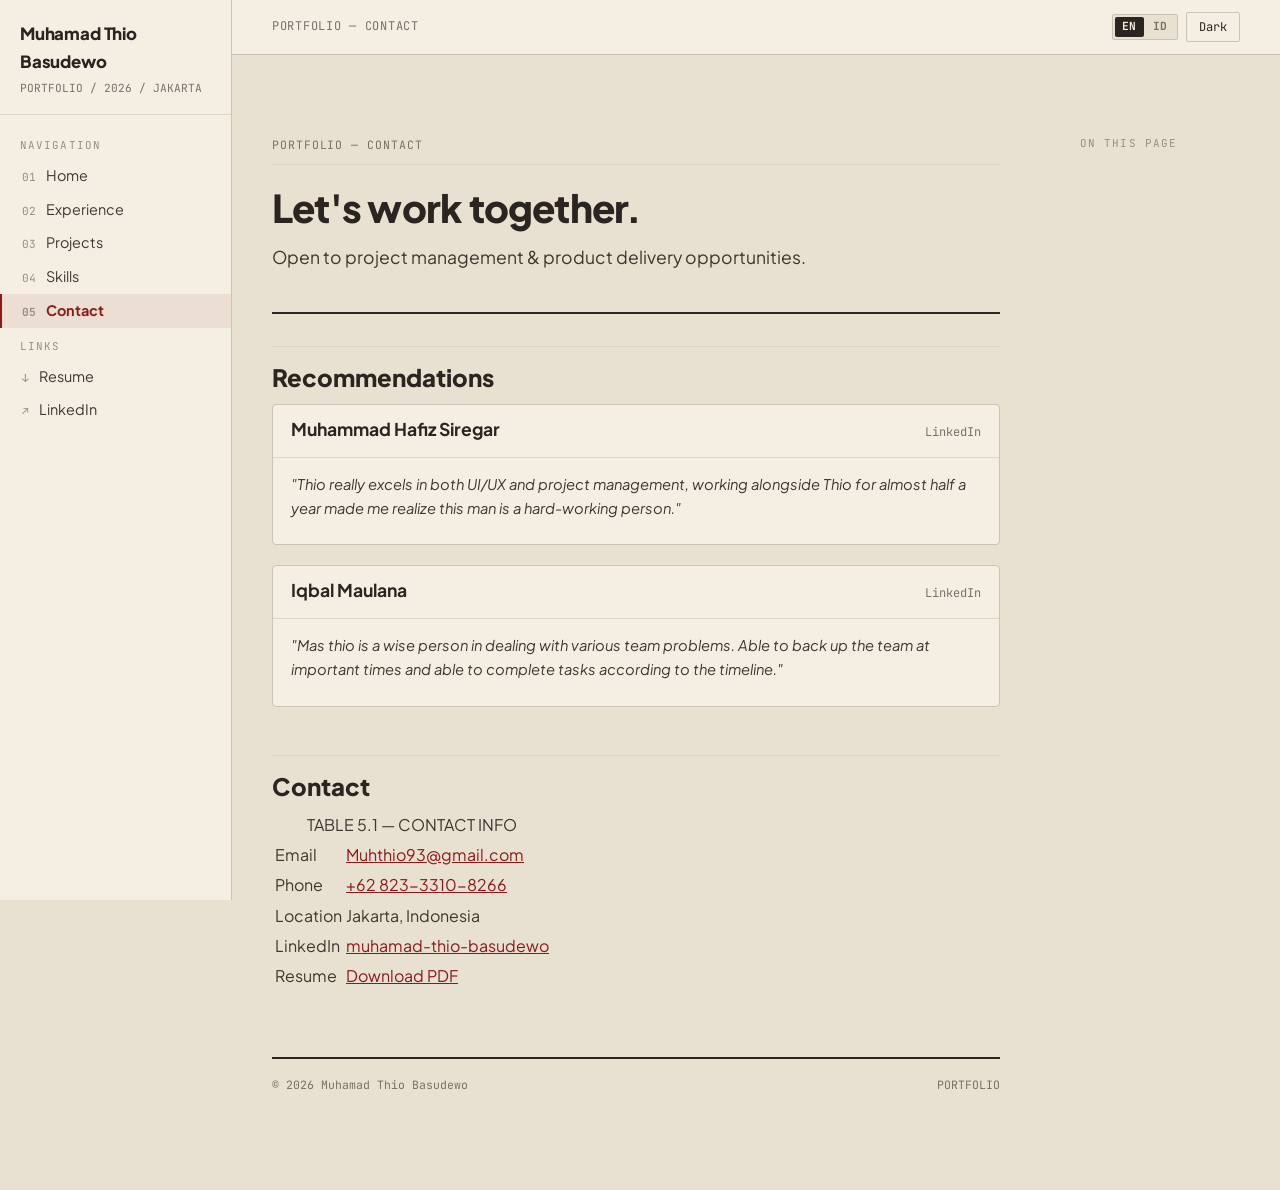
==== commit e8acbb80: "Remove Azzar/HeLa branding references from portfolio" ====
--- a/contact.html
+++ b/contact.html
@@ -34,7 +34,7 @@
   </aside>
   <div class="doc-main">
     <div class="doc-topbar">
-      <span class="doc-topbar-title">SPEC_05 // CONTACT: RECOMMENDATIONS</span>
+      <span class="doc-topbar-title">PORTFOLIO — CONTACT</span>
       <div class="topbar-actions">
         <div class="lang-switcher" aria-label="Language switcher">
           <a class="lang-btn active" href="#" data-lang="en" title="English">EN</a>
@@ -45,7 +45,7 @@
     </div>
     <main id="main-content" class="doc-content">
       <header class="specimen-plate">
-        <div class="specimen-ref"><span>SPEC_05 // CONTACT</span><span>DOSSIER: RECOMMENDATIONS</span></div>
+        <div class="specimen-ref"><span>PORTFOLIO — CONTACT</span><span></span></div>
         <h1 class="doc-title"><span class="en">Let's work together.</span><span class="id">Mari bekerja sama.</span></h1>
         <p class="doc-lead"><span class="en">Open to project management & product delivery opportunities.</span><span class="id">Terbuka untuk peluang manajemen proyek & pengiriman produk.</span></p>
       </header>
@@ -78,7 +78,7 @@
         </table>
       </div>
 
-      <footer class="doc-footer"><span>MIT LICENSE · AZZAR</span><span>ARCHIVAL_RECORD_SEALED // PORTFOLIO</span></footer>
+      <footer class="doc-footer"><span>© 2026 Muhamad Thio Basudewo</span><span>PORTFOLIO</span></footer>
     </main>
     <nav class="doc-toc" aria-label="On this page"><div class="doc-toc-title">ON THIS PAGE</div><ol id="tocList"></ol></nav>
   </div>
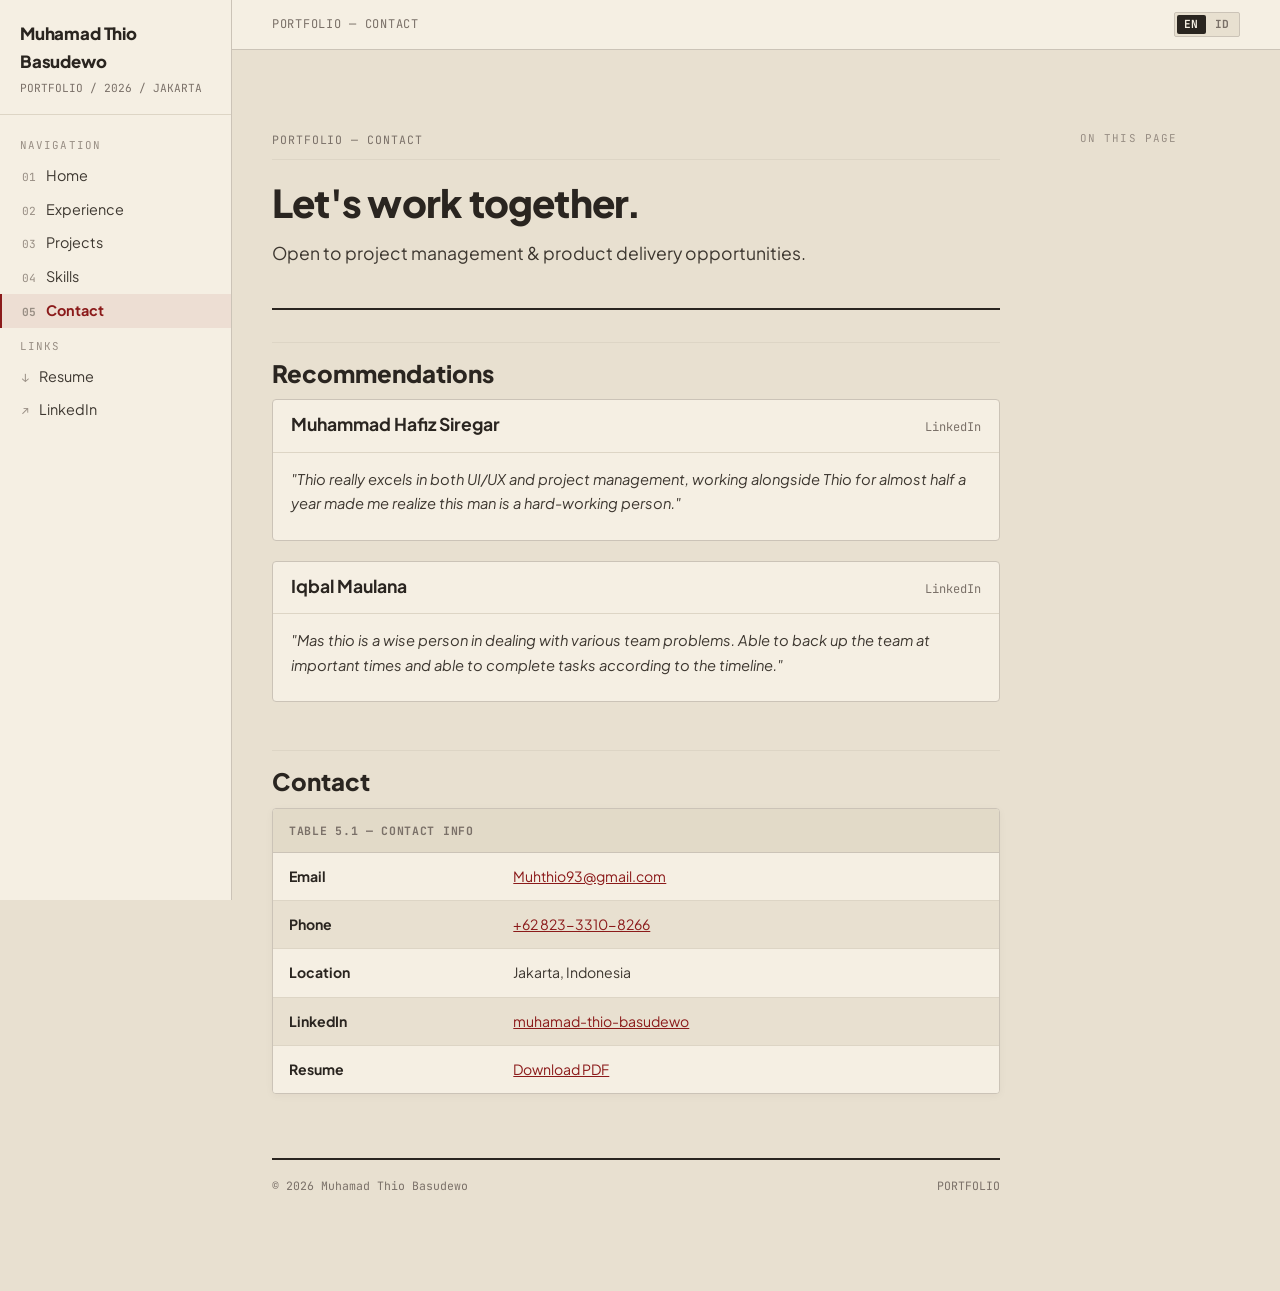
==== commit d7fb0c23: "Remove dark/light mode switcher; keep light theme only" ====
--- a/contact.html
+++ b/contact.html
@@ -40,7 +40,7 @@
           <a class="lang-btn active" href="#" data-lang="en" title="English">EN</a>
           <a class="lang-btn" href="#" data-lang="id" title="Bahasa Indonesia">ID</a>
         </div>
-        <button class="btn" id="themeBtn">Theme</button>
+        
       </div>
     </div>
     <main id="main-content" class="doc-content">
--- a/css/styles.css
+++ b/css/styles.css
@@ -1,6 +1,5 @@
 /* ==========================================================================
-   HeLa MCP Ecosystem — Documentation System
-   Scheme: Swiss-Archival (International Typographic Style × Museum Archive)
+   Documentation System — Swiss-Archival (International Typographic Style × Museum Archive)
    Adapted for portfolio
    ========================================================================== */
 
@@ -39,14 +38,27 @@
   --content-w: 76ch;
 }
 
-/* ---------- Base ---------- */
-*, *::before, *::after { box-sizing: border-box; }
+*,
+*::before,
+*::after { box-sizing: border-box; }
+
 html { scroll-behavior: smooth; background-color: var(--paper); overflow-x: clip; }
-body { margin: 0; padding: 0; background-color: var(--paper); color: var(--ink-body); font-family: var(--font-body); font-size: 1rem; line-height: 1.65; -webkit-font-smoothing: antialiased; overflow-x: clip; }
-h1,h2,h3,h4,h5,h6 { font-family: var(--font-display); color: var(--ink); line-height: 1.2; overflow-wrap: anywhere; }
+
+body {
+  margin: 0; padding: 0;
+  background-color: var(--paper);
+  color: var(--ink-body);
+  font-family: var(--font-body);
+  font-size: 1rem;
+  line-height: 1.65;
+  -webkit-font-smoothing: antialiased;
+  overflow-x: clip;
+}
+
+h1, h2, h3, h4 { font-family: var(--font-display); color: var(--ink); line-height: 1.2; overflow-wrap: anywhere; }
 a { color: var(--accent); }
 :focus-visible { outline: 2px solid var(--accent); outline-offset: 2px; }
-code,pre,kbd { font-family: var(--font-mono); }
+code, pre, kbd { font-family: var(--font-mono); }
 ::selection { background: var(--accent); color: var(--paper-raised); }
 
 /* ---------- Shell ---------- */
@@ -101,9 +113,6 @@
 .server-card-id { font-family: var(--font-mono); font-size: 0.75rem; color: var(--ink-meta); }
 .server-card-body { padding: 14px 18px; font-size: 0.92rem; }
 .server-card-body p { margin: 0 0 10px; }
-.badge { display: inline-block; font-family: var(--font-mono); font-size: 0.68rem; letter-spacing: 0.06em; padding: 2px 8px; border-radius: var(--radius-sm); border: 1px solid var(--rule-strong); color: var(--ink-meta); white-space: nowrap; }
-.badge-core { color: var(--forest); border-color: var(--forest); }
-.badge-special { color: var(--indigo); border-color: var(--indigo); }
 
 /* ---------- Lang switcher ---------- */
 .lang-switcher { display: inline-flex; align-items: center; background: var(--paper); border: 1px solid var(--rule-strong); border-radius: var(--radius-sm); padding: 2px; gap: 2px; }
@@ -120,6 +129,24 @@
 
 /* ---------- Footer ---------- */
 .doc-footer { border-top: 2px solid var(--ink); margin-top: 64px; padding-top: 16px; font-family: var(--font-mono); font-size: 0.72rem; color: var(--ink-meta); display: flex; justify-content: space-between; gap: 12px; flex-wrap: wrap; }
+
+/* ---------- Reference tables ---------- */
+.doc-table-wrap { overflow-x: auto; margin: 0 0 24px; border: 1px solid var(--rule-strong); border-radius: var(--radius-md); background: var(--paper-raised); box-shadow: 0 2px 8px var(--shadow-soft); }
+table.doc-table { width: 100%; border-collapse: collapse; font-size: 0.88rem; background: var(--paper-raised); }
+.doc-table caption { text-align: left; font-family: var(--font-mono); font-size: 0.72rem; letter-spacing: 0.06em; color: var(--ink-meta); padding: 12px 16px; border-bottom: 1px solid var(--rule-strong); background: var(--paper-sunken); font-weight: 700; }
+.doc-table th { font-family: var(--font-mono); font-size: 0.7rem; font-weight: 700; letter-spacing: 0.08em; text-align: left; color: var(--ink-meta); padding: 12px 16px; border-bottom: 1px solid var(--rule-strong); background: var(--paper-sunken); white-space: nowrap; text-transform: uppercase; }
+.doc-table td { padding: 12px 16px; border-bottom: 1px solid var(--rule); vertical-align: top; color: var(--ink-body); }
+.doc-table tr:last-child td { border-bottom: none; }
+.doc-table tr:hover td { background: var(--accent-wash); }
+.doc-table td:first-child { font-weight: 700; color: var(--ink); white-space: nowrap; }
+.doc-table tbody tr:nth-child(even) td { background: var(--paper); }
+.doc-table tbody tr:nth-child(even):hover td { background: var(--accent-wash); }
+
+/* ---------- Steps ---------- */
+ol.steps { list-style: none; counter-reset: step; padding: 0; margin: 0 0 24px; }
+ol.steps > li { counter-increment: step; display: grid; grid-template-columns: 40px minmax(0, 1fr); gap: 14px; padding: 14px 0; border-bottom: 1px solid var(--rule); }
+ol.steps > li::before { content: counter(step, decimal-leading-zero); font-family: var(--font-mono); font-weight: 700; color: var(--accent); }
+ol.steps > li::marker { content: none; }
 
 /* ---------- Responsive ---------- */
 @media (max-width: 900px) {
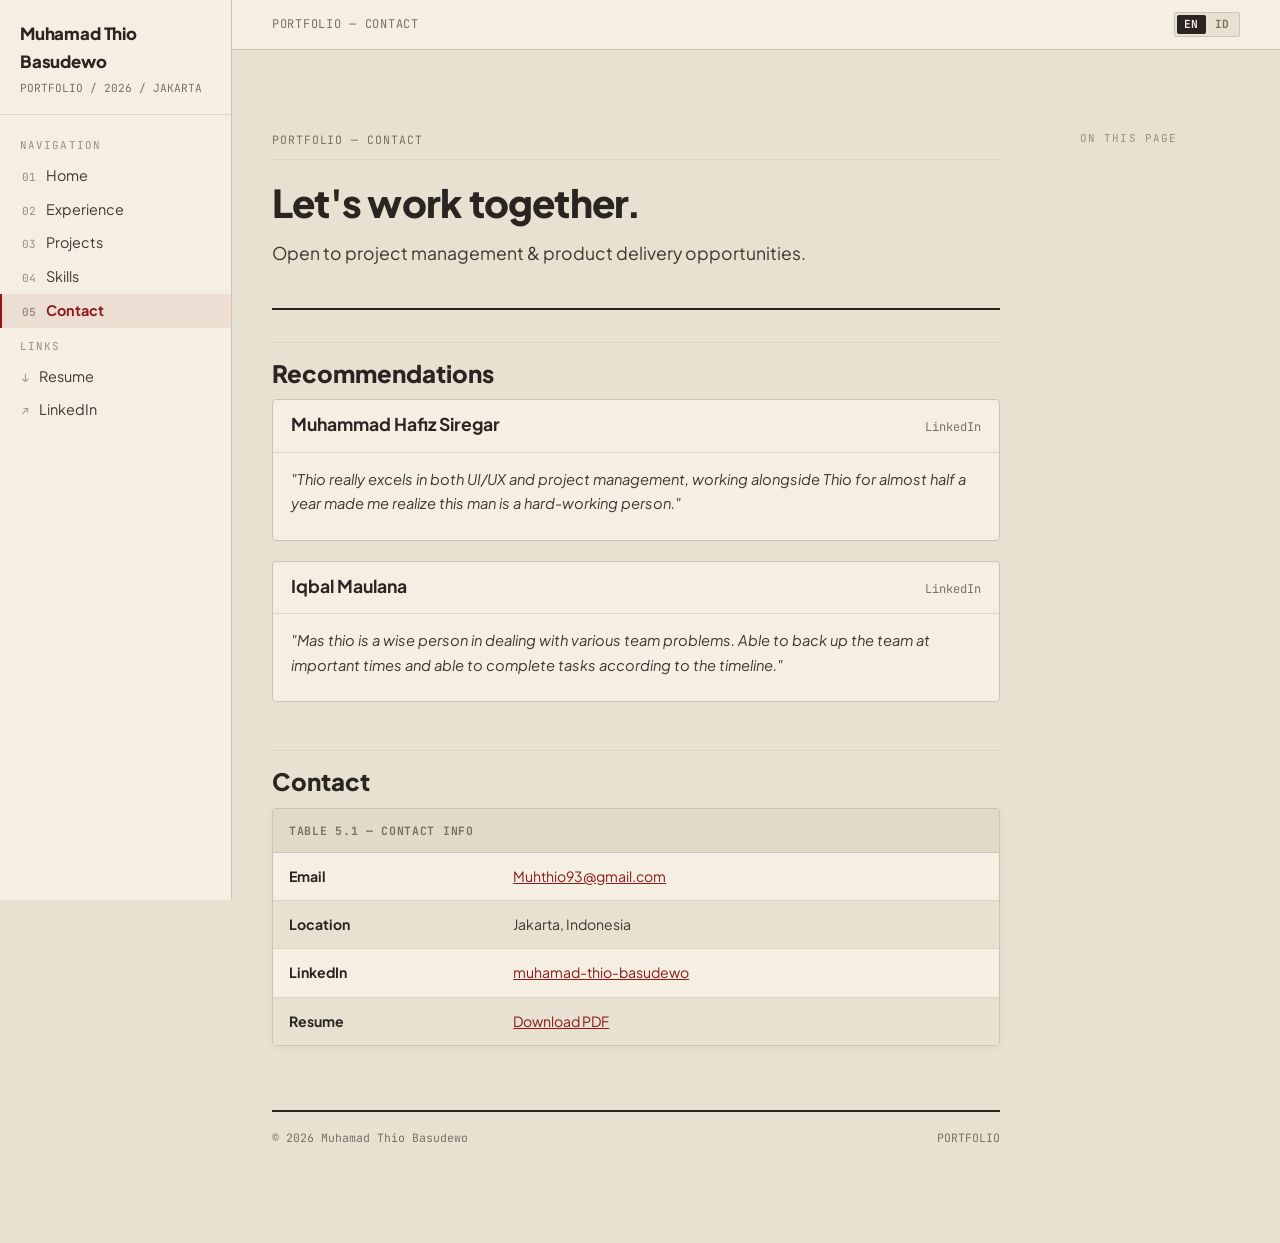
==== commit a9287bcc: "Remove phone number from contact and resume" ====
--- a/contact.html
+++ b/contact.html
@@ -70,7 +70,6 @@
           <caption>TABLE 5.1 — CONTACT INFO</caption>
           <tbody>
             <tr><td>Email</td><td><a href="mailto:Muhthio93@gmail.com">Muhthio93@gmail.com</a></td></tr>
-            <tr><td><span class="en">Phone</span><span class="id">Telepon</span></td><td><a href="tel:+6282333108266">+62 823-3310-8266</a></td></tr>
             <tr><td><span class="en">Location</span><span class="id">Lokasi</span></td><td>Jakarta, Indonesia</td></tr>
             <tr><td>LinkedIn</td><td><a href="https://www.linkedin.com/in/muhamad-thio-basudewo-56740817b/" target="_blank" rel="noopener">muhamad-thio-basudewo</a></td></tr>
             <tr><td>Resume</td><td><a href="assets/resume.pdf" download><span class="en">Download PDF</span><span class="id">Unduh PDF</span></a></td></tr>
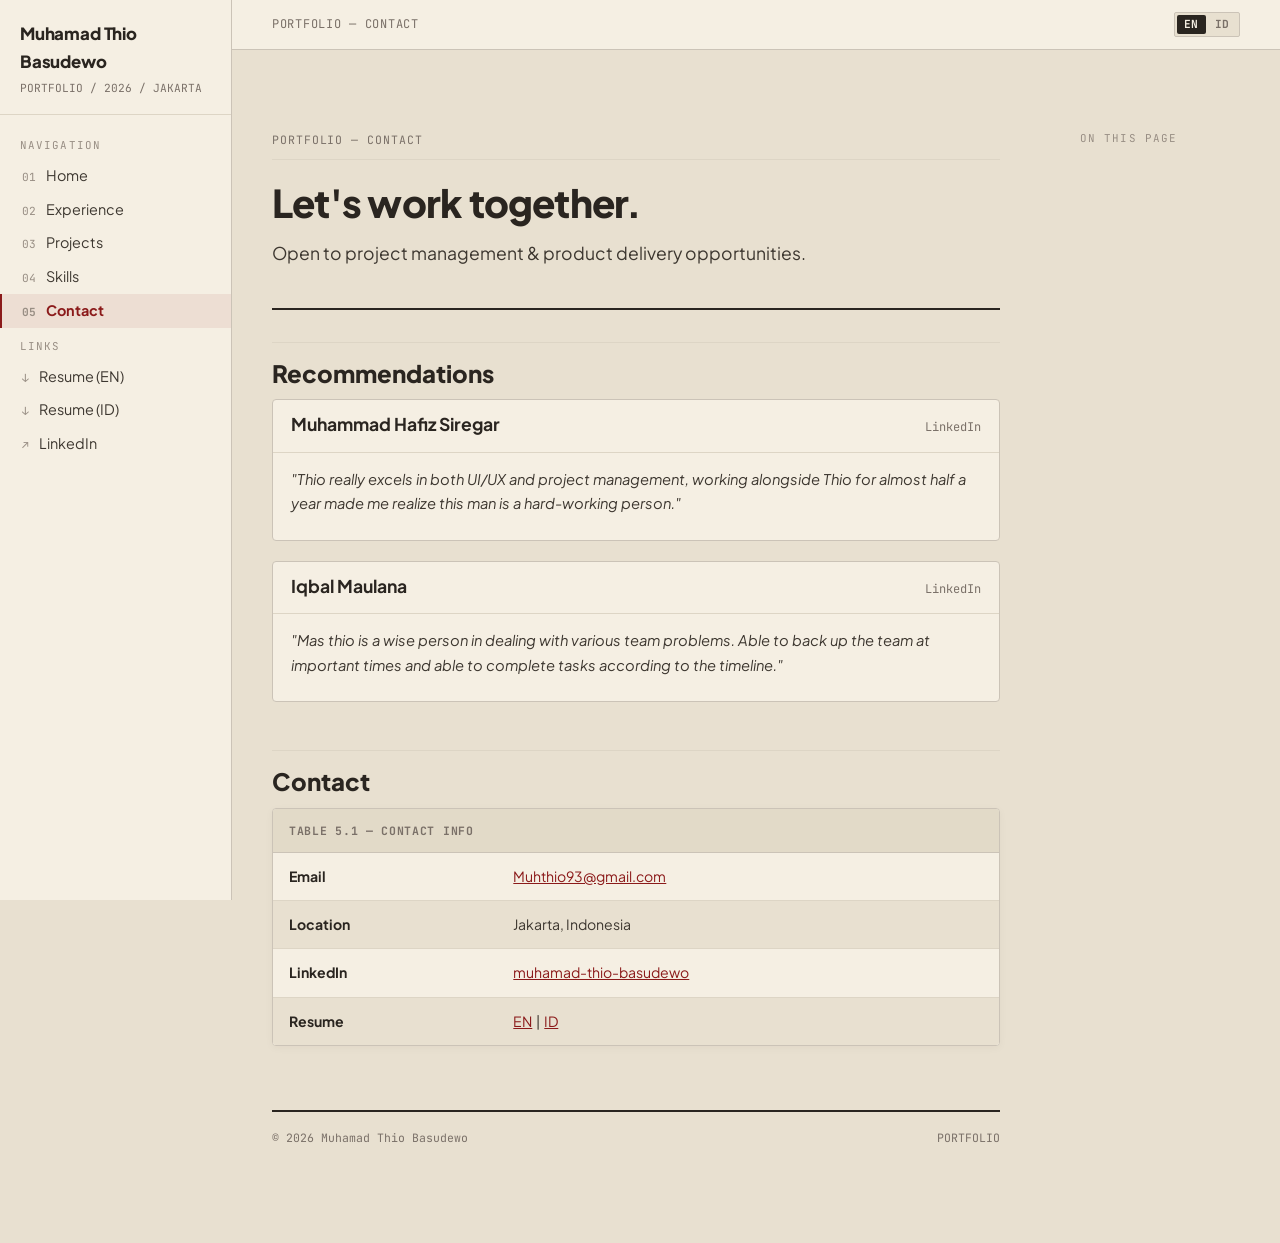
==== commit 7d443b3f: "Add bilingual resume downloads (EN + ID)" ====
--- a/contact.html
+++ b/contact.html
@@ -27,7 +27,8 @@
       </ol>
       <div class="doc-nav-section">LINKS</div>
       <ol class="doc-nav">
-        <li><a href="assets/resume.pdf" download><span class="doc-nav-num">↓</span> <span class="en">Resume</span><span class="id">Resume</span></a></li>
+        <li><a href="assets/resume.pdf" download><span class="doc-nav-num">↓</span> Resume (EN)</a></li>
+        <li><a href="assets/resume-id.pdf" download><span class="doc-nav-num">↓</span> Resume (ID)</a></li>
         <li><a href="https://www.linkedin.com/in/muhamad-thio-basudewo-56740817b/" target="_blank" rel="noopener"><span class="doc-nav-num">↗</span> LinkedIn</a></li>
       </ol>
     </nav>
@@ -72,7 +73,7 @@
             <tr><td>Email</td><td><a href="mailto:Muhthio93@gmail.com">Muhthio93@gmail.com</a></td></tr>
             <tr><td><span class="en">Location</span><span class="id">Lokasi</span></td><td>Jakarta, Indonesia</td></tr>
             <tr><td>LinkedIn</td><td><a href="https://www.linkedin.com/in/muhamad-thio-basudewo-56740817b/" target="_blank" rel="noopener">muhamad-thio-basudewo</a></td></tr>
-            <tr><td>Resume</td><td><a href="assets/resume.pdf" download><span class="en">Download PDF</span><span class="id">Unduh PDF</span></a></td></tr>
+            <tr><td>Resume</td><td><a href="assets/resume.pdf" download>EN</a> &nbsp;|&nbsp; <a href="assets/resume-id.pdf" download>ID</a></td></tr>
           </tbody>
         </table>
       </div>
